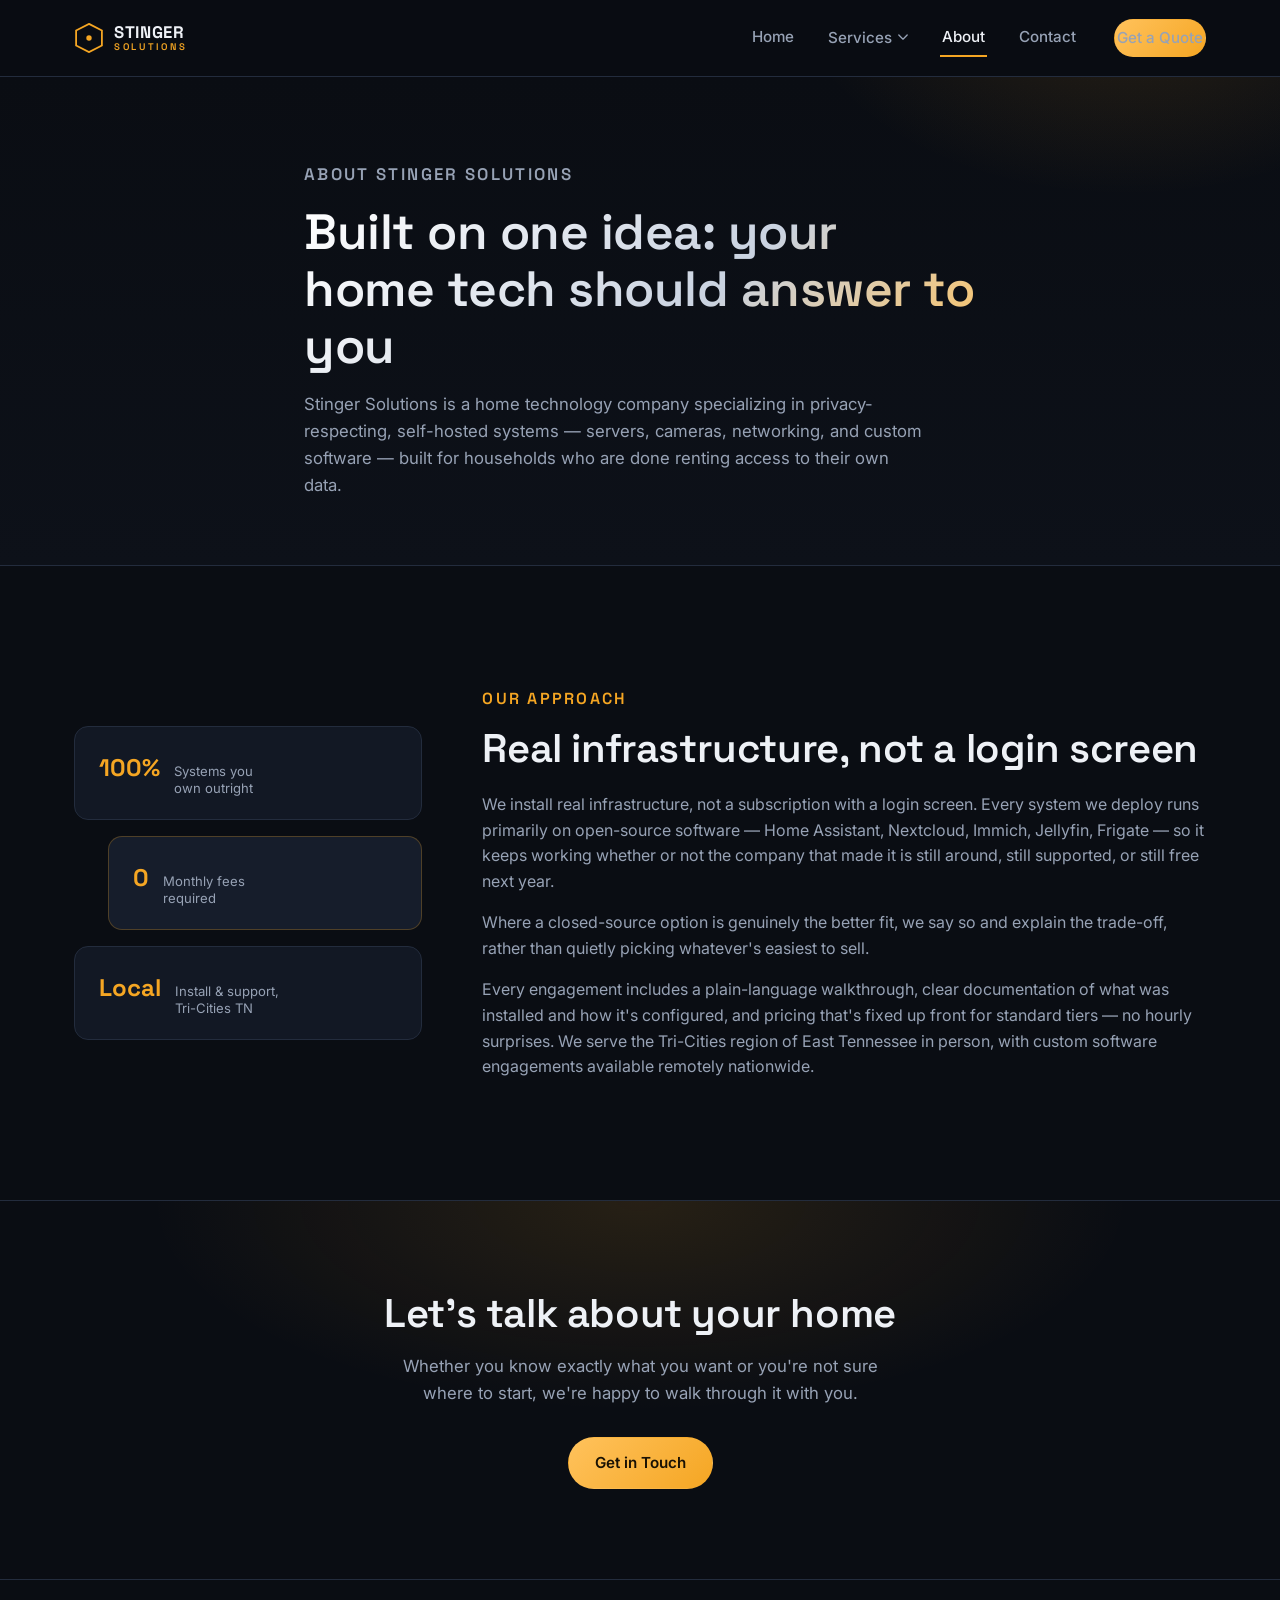
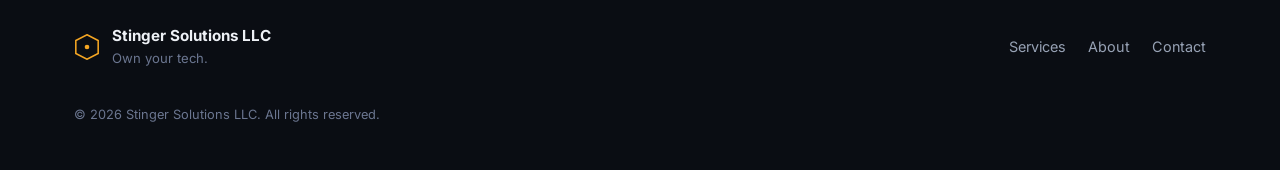
==== about.html @ 907a6817 "Intial Webpage" ====
<!DOCTYPE html>
<html lang="en">
<head>
<meta charset="UTF-8">
<meta name="viewport" content="width=device-width, initial-scale=1.0">
<title>About | Stinger Solutions LLC</title>
<meta name="description" content="Stinger Solutions is a home technology company specializing in privacy-respecting, self-hosted systems — built for households who want to own their data, not rent access to it.">
<link rel="icon" href="data:image/svg+xml,%3Csvg xmlns='http://www.w3.org/2000/svg' viewBox='0 0 100 100'%3E%3Cpolygon points='50,3 93,25 93,75 50,97 7,75 7,25' fill='%230b0f17' stroke='%23f5a623' stroke-width='5'/%3E%3Ccircle cx='50' cy='50' r='10' fill='%23f5a623'/%3E%3C/svg%3E">
<link rel="preconnect" href="https://fonts.googleapis.com">
<link rel="preconnect" href="https://fonts.gstatic.com" crossorigin>
<link href="https://fonts.googleapis.com/css2?family=Space+Grotesk:wght@500;600;700&family=Inter:wght@400;500;600;700&display=swap" rel="stylesheet">
<link rel="stylesheet" href="https://cdnjs.cloudflare.com/ajax/libs/font-awesome/6.4.2/css/all.min.css">
<link rel="stylesheet" href="css/styles.css">
</head>
<body>

<div class="skip-link"><a href="#main">Skip to content</a></div>

<header class="site-header" id="top">
  <div class="wrap header-inner">
    <a class="brand" href="index.html" aria-label="Stinger Solutions home">
      <svg class="brand-mark" viewBox="0 0 100 100" aria-hidden="true">
        <polygon points="50,3 93,25 93,75 50,97 7,75 7,25" fill="none" stroke="currentColor" stroke-width="6"/>
        <circle cx="50" cy="50" r="9" fill="currentColor"/>
      </svg>
      <span class="brand-text">STINGER<span class="brand-sub">SOLUTIONS</span></span>
    </a>

    <nav class="main-nav" id="main-nav">
      <a href="index.html">Home</a>

      <div class="nav-item has-dropdown">
        <button type="button" class="dropdown-toggle" id="servicesToggle" aria-haspopup="true" aria-expanded="false" aria-controls="servicesDropdown">
          Services
          <svg class="caret" viewBox="0 0 12 8" aria-hidden="true"><path d="M1 1l5 5 5-5" fill="none" stroke="currentColor" stroke-width="1.6" stroke-linecap="round" stroke-linejoin="round"/></svg>
        </button>
        <div class="dropdown-panel" id="servicesDropdown">
          <div class="dropdown-panel-inner">
            <div class="dropdown-col">
              <p class="dropdown-heading">Hardware</p>
              <a href="home-server-systems.html">Home Server Systems</a>
              <a href="camera-security.html">Camera &amp; Security</a>
              <a href="networking.html">Networking</a>
              <a href="maintenance-plans.html">Maintenance Plans</a>
            </div>
            <div class="dropdown-col">
              <p class="dropdown-heading">Software</p>
              <a href="custom-software.html">Custom Software Development</a>
            </div>
          </div>
        </div>
      </div>

      <a href="about.html">About</a>
      <a href="contact.html">Contact</a>
      <a href="contact.html" class="btn btn-primary nav-cta">Get a Quote</a>
    </nav>

    <button class="nav-toggle" id="navToggle" aria-label="Toggle menu" aria-expanded="false" aria-controls="main-nav">
      <span></span><span></span><span></span>
    </button>
  </div>
</header>

<main id="main">

  <!-- ============ PAGE HERO ============ -->
  <section class="page-hero">
    <div class="wrap page-hero-inner">
      <p class="eyebrow">About Stinger Solutions</p>
      <h1>Built on one idea: your home tech should answer to you</h1>
      <p>Stinger Solutions is a home technology company specializing in privacy-respecting, self-hosted systems — servers, cameras, networking, and custom software — built for households who are done renting access to their own data.</p>
    </div>
  </section>

  <!-- ============ ABOUT ============ -->
  <section class="about">
    <div class="wrap about-inner">
      <div class="about-media">
        <div class="about-badges" aria-hidden="true">
          <div class="about-badge">
            <span class="ab-line1">100%</span>
            <span class="ab-line2">Systems you<br>own outright</span>
          </div>
          <div class="about-badge alt">
            <span class="ab-line1">0</span>
            <span class="ab-line2">Monthly fees<br>required</span>
          </div>
          <div class="about-badge">
            <span class="ab-line1">Local</span>
            <span class="ab-line2">Install &amp; support,<br>Tri-Cities TN</span>
          </div>
        </div>
      </div>
      <div class="about-copy">
        <p class="eyebrow">Our approach</p>
        <h2>Real infrastructure, not a login screen</h2>
        <p>We install real infrastructure, not a subscription with a login screen. Every system we deploy runs primarily on open-source software — Home Assistant, Nextcloud, Immich, Jellyfin, Frigate — so it keeps working whether or not the company that made it is still around, still supported, or still free next year.</p>
        <p>Where a closed-source option is genuinely the better fit, we say so and explain the trade-off, rather than quietly picking whatever's easiest to sell.</p>
        <p>Every engagement includes a plain-language walkthrough, clear documentation of what was installed and how it's configured, and pricing that's fixed up front for standard tiers — no hourly surprises. We serve the Tri-Cities region of East Tennessee in person, with custom software engagements available remotely nationwide.</p>
      </div>
    </div>
  </section>

  <!-- ============ CTA BAND ============ -->
  <section class="cta-band">
    <div class="wrap">
      <h2>Let's talk about your home</h2>
      <p>Whether you know exactly what you want or you're not sure where to start, we're happy to walk through it with you.</p>
      <a href="contact.html" class="btn btn-primary">Get in Touch</a>
    </div>
  </section>

</main>

<footer class="site-footer">
  <div class="wrap footer-inner">
    <div class="footer-brand">
      <svg class="brand-mark" viewBox="0 0 100 100" aria-hidden="true">
        <polygon points="50,3 93,25 93,75 50,97 7,75 7,25" fill="none" stroke="currentColor" stroke-width="6"/>
        <circle cx="50" cy="50" r="9" fill="currentColor"/>
      </svg>
      <div>
        <p class="footer-name">Stinger Solutions LLC</p>
        <p class="footer-tag">Own your tech.</p>
      </div>
    </div>
    <nav class="footer-nav">
      <a href="services.html">Services</a>
      <a href="about.html">About</a>
      <a href="contact.html">Contact</a>
    </nav>
    <p class="footer-copy">&copy; <span id="year"></span> Stinger Solutions LLC. All rights reserved.</p>
  </div>
</footer>

<script src="js/main.js"></script>
</body>
</html>
---- css/styles.css ----
/* ==========================================================================
   Stinger Solutions LLC — stylesheet
   ========================================================================== */

:root {
  --bg: #0a0d13;
  --bg-alt: #0d1119;
  --surface: #121824;
  --surface-2: #161d2b;
  --border: #232c3d;
  --text: #eef1f6;
  --text-mute: #97a2b5;
  --text-dim: #6b7690;
  --accent: #f5a623;
  --accent-2: #ffc25c;
  --accent-ink: #1a1204;
  --teal: #45c9c9;
  --danger: #e0693f;
  --radius: 14px;
  --radius-sm: 9px;
  --shadow: 0 20px 50px -20px rgba(0,0,0,0.6);
  --maxw: 1180px;
  --font-body: 'Inter', -apple-system, BlinkMacSystemFont, 'Segoe UI', sans-serif;
  --font-head: 'Space Grotesk', 'Inter', sans-serif;
}

* { box-sizing: border-box; }
html { scroll-behavior: smooth; }

body {
  margin: 0;
  background: var(--bg);
  color: var(--text);
  font-family: var(--font-body);
  font-size: 16px;
  line-height: 1.6;
  -webkit-font-smoothing: antialiased;
}

img { max-width: 100%; display: block; }

h1, h2, h3, h4 {
  font-family: var(--font-head);
  font-weight: 600;
  line-height: 1.15;
  margin: 0 0 0.5em;
  letter-spacing: -0.01em;
}

p { margin: 0 0 1em; color: var(--text-mute); }
p:last-child { margin-bottom: 0; }

a { color: var(--accent); text-decoration: none; }

.wrap {
  max-width: var(--maxw);
  margin: 0 auto;
  padding: 0 24px;
}

.eyebrow {
  font-family: var(--font-head);
  text-transform: uppercase;
  letter-spacing: 0.14em;
  font-size: 0.78rem;
  color: var(--accent);
  font-weight: 600;
  margin: 0 0 0.9em;
}

.skip-link a {
  position: absolute;
  left: -999px;
  top: 0;
  background: var(--accent);
  color: var(--accent-ink);
  padding: 10px 16px;
  z-index: 1000;
}
.skip-link a:focus { left: 12px; top: 12px; }

/* ---------- buttons ---------- */
.btn {
  display: inline-flex;
  align-items: center;
  justify-content: center;
  gap: 8px;
  padding: 13px 26px;
  border-radius: 999px;
  font-weight: 600;
  font-size: 0.95rem;
  border: 1px solid transparent;
  cursor: pointer;
  transition: transform 0.15s ease, background 0.15s ease, border-color 0.15s ease, color 0.15s ease;
  font-family: var(--font-body);
}
.btn:hover { transform: translateY(-1px); }

.btn-primary {
  background: linear-gradient(135deg, var(--accent-2), var(--accent));
  color: var(--accent-ink);
}
.btn-primary:hover { filter: brightness(1.05); }

.btn-ghost {
  background: transparent;
  color: var(--text);
  border-color: var(--border);
}
.btn-ghost:hover { border-color: var(--accent); color: var(--accent); }

.btn-outline {
  background: transparent;
  color: var(--accent);
  border-color: var(--accent);
}
.btn-outline:hover { background: rgba(245,166,35,0.1); }

.btn-block { width: 100%; }

.link-arrow {
  display: inline-block;
  margin-top: 1.2em;
  font-weight: 600;
  border-bottom: 1px solid transparent;
}
.link-arrow:hover { border-color: currentColor; }

/* ---------- header ---------- */
.site-header {
  position: sticky;
  top: 0;
  z-index: 100;
  background: rgba(10,13,19,0.85);
  backdrop-filter: blur(10px);
  border-bottom: 1px solid var(--border);
}

.header-inner {
  display: flex;
  align-items: center;
  gap: 24px;
  height: 76px;
}

.brand {
  display: flex;
  align-items: center;
  gap: 10px;
  color: var(--text);
  margin-right: auto;
}

.brand-mark { width: 30px; height: 30px; color: var(--accent); flex-shrink: 0; }

.brand-text {
  font-family: var(--font-head);
  font-weight: 700;
  letter-spacing: 0.04em;
  font-size: 1.05rem;
  line-height: 1.1;
  display: flex;
  flex-direction: column;
}
.brand-sub {
  font-size: 0.6rem;
  letter-spacing: 0.28em;
  color: var(--accent);
  font-weight: 600;
}

.main-nav {
  display: flex;
  align-items: center;
  gap: 30px;
}
.main-nav a,
.dropdown-toggle {
  color: var(--text-mute);
  font-weight: 500;
  font-size: 0.95rem;
  padding: 6px 2px;
  border-bottom: 2px solid transparent;
}
.main-nav a:hover, .main-nav a.active,
.dropdown-toggle:hover, .dropdown-toggle.active { color: var(--text); border-color: var(--accent); }

.nav-cta {
  white-space: nowrap;
  border-bottom: none !important;
  margin-left: 6px;
}

/* ---------- services dropdown ---------- */
.nav-item { position: relative; }
.dropdown-toggle {
  display: flex;
  align-items: center;
  gap: 6px;
  background: transparent;
  border: none;
  border-bottom: 2px solid transparent;
  font-family: var(--font-body);
  cursor: pointer;
}
.dropdown-toggle .caret {
  width: 10px;
  height: 7px;
  transition: transform 0.15s ease;
}
.nav-item:hover .caret,
.nav-item.open .caret { transform: rotate(180deg); }

/* Panel sits flush against the toggle (top: 100%, no gap) so the mouse
   never leaves .nav-item's hoverable area while crossing to it. The visual
   gap is padding-top on this invisible outer box; the actual card is the
   inner wrapper, which is what gets the background/border/shadow. */
.dropdown-panel {
  display: none;
  position: absolute;
  top: 100%;
  left: 50%;
  transform: translateX(-50%);
  padding-top: 16px;
  z-index: 60;
}
.nav-item:hover .dropdown-panel,
.nav-item.open .dropdown-panel { display: block; }

.dropdown-panel-inner {
  display: flex;
  gap: 30px;
  background: var(--surface);
  border: 1px solid var(--border);
  border-radius: var(--radius);
  padding: 22px 26px;
  box-shadow: var(--shadow);
  min-width: 420px;
}
.dropdown-col { display: flex; flex-direction: column; gap: 2px; min-width: 190px; }
.dropdown-heading {
  font-family: var(--font-head);
  font-size: 0.72rem;
  text-transform: uppercase;
  letter-spacing: 0.1em;
  color: var(--accent);
  font-weight: 700;
  margin: 0 0 8px;
}
.dropdown-col a {
  color: var(--text-mute);
  font-size: 0.92rem;
  font-weight: 500;
  padding: 8px 8px;
  border-radius: 7px;
  border-bottom: none;
}
.dropdown-col a:hover { color: var(--text); background: var(--surface-2); }

.nav-toggle {
  display: none;
  flex-direction: column;
  justify-content: center;
  gap: 5px;
  width: 38px;
  height: 38px;
  background: transparent;
  border: 1px solid var(--border);
  border-radius: 8px;
  cursor: pointer;
}
.nav-toggle span {
  display: block;
  height: 2px;
  width: 18px;
  margin: 0 auto;
  background: var(--text);
  transition: transform .2s ease, opacity .2s ease;
}

/* ---------- hero ---------- */
.hero {
  position: relative;
  overflow: hidden;
  padding: 100px 0 140px;
}

.hero-bg {
  position: absolute;
  inset: 0;
  background:
    radial-gradient(600px 400px at 85% -10%, rgba(245,166,35,0.16), transparent 60%),
    radial-gradient(500px 500px at 0% 10%, rgba(69,201,201,0.10), transparent 60%),
    linear-gradient(180deg, var(--bg) 0%, var(--bg-alt) 100%);
  z-index: 0;
}
.hero-bg::after {
  content: "";
  position: absolute;
  inset: 0;
  background-image:
    linear-gradient(rgba(255,255,255,0.035) 1px, transparent 1px),
    linear-gradient(90deg, rgba(255,255,255,0.035) 1px, transparent 1px);
  background-size: 42px 42px;
  mask-image: radial-gradient(ellipse 70% 60% at 60% 20%, black, transparent);
}

.hero-inner { position: relative; z-index: 1; max-width: 760px; }

.hero h1 {
  font-size: clamp(2.6rem, 6vw, 4.4rem);
  margin-bottom: 0.28em;
  background: linear-gradient(135deg, #ffffff, #c9d2e0 60%, var(--accent-2));
  -webkit-background-clip: text;
  background-clip: text;
  -webkit-text-fill-color: transparent;
}

.hero-sub {
  font-size: 1.18rem;
  max-width: 620px;
  color: var(--text-mute);
}
.hero-sub em { color: var(--accent-2); font-style: normal; }

.hero-actions {
  display: flex;
  gap: 16px;
  margin-top: 2.1em;
  flex-wrap: wrap;
}

.hero-stack {
  margin-top: 4.5rem;
  display: grid;
  grid-template-columns: repeat(4, minmax(0,1fr));
  gap: 14px;
  max-width: 980px;
}
.stack-card {
  background: rgba(18,24,36,0.7);
  border: 1px solid var(--border);
  border-radius: var(--radius-sm);
  padding: 14px 16px;
  font-size: 0.85rem;
  color: var(--text-mute);
  display: flex;
  align-items: center;
  gap: 10px;
  backdrop-filter: blur(6px);
}
.sc-dot {
  width: 8px; height: 8px; border-radius: 50%;
  background: var(--accent);
  flex-shrink: 0;
  box-shadow: 0 0 10px var(--accent);
}
.sc2 .sc-dot { background: var(--teal); box-shadow: 0 0 10px var(--teal); }
.sc3 .sc-dot { background: var(--accent-2); box-shadow: 0 0 10px var(--accent-2); }
.sc4 .sc-dot { background: var(--teal); box-shadow: 0 0 10px var(--teal); }

/* ---------- philosophy strip ---------- */
.philosophy {
  border-top: 1px solid var(--border);
  border-bottom: 1px solid var(--border);
  background: var(--bg-alt);
  padding: 64px 0;
}
.philosophy-grid {
  display: grid;
  grid-template-columns: repeat(4, minmax(0,1fr));
  gap: 32px;
}
.phi-icon { width: 34px; height: 34px; color: var(--accent); margin-bottom: 14px; }
.phi-item h3 { font-size: 1.05rem; margin-bottom: 0.4em; }
.phi-item p { font-size: 0.92rem; }

/* ---------- page hero (sub-pages) ---------- */
.page-hero {
  position: relative;
  overflow: hidden;
  padding: 84px 0 66px;
  border-bottom: 1px solid var(--border);
}
.page-hero::before {
  content: "";
  position: absolute;
  inset: 0;
  background:
    radial-gradient(560px 360px at 88% -20%, rgba(245,166,35,0.14), transparent 60%),
    linear-gradient(180deg, var(--bg) 0%, var(--bg-alt) 100%);
  z-index: 0;
}
.page-hero-inner { position: relative; z-index: 1; max-width: 720px; }
.page-hero h1 {
  font-size: clamp(2.1rem, 4.4vw, 3.1rem);
  margin-bottom: 0.35em;
  background: linear-gradient(135deg, #ffffff, #c9d2e0 60%, var(--accent-2));
  -webkit-background-clip: text;
  background-clip: text;
  -webkit-text-fill-color: transparent;
}
.page-hero p { font-size: 1.05rem; color: var(--text-mute); max-width: 620px; }
.page-hero .back-link { display: inline-block; margin-top: 1.4em; font-size: 0.88rem; color: var(--text-mute); }
.page-hero .back-link:hover { color: var(--accent); }

/* ---------- home services teaser ---------- */
.teaser { padding: 110px 0 100px; }
.teaser-grid {
  display: grid;
  grid-template-columns: repeat(3, minmax(0,1fr));
  gap: 22px;
  margin-bottom: 2rem;
}
.teaser-card {
  display: flex;
  flex-direction: column;
  background: var(--surface);
  border: 1px solid var(--border);
  border-radius: var(--radius);
  padding: 30px 26px;
  transition: border-color 0.15s ease, transform 0.15s ease;
}
.teaser-card:hover { border-color: var(--accent); transform: translateY(-2px); }
.teaser-icon { width: 30px; height: 30px; color: var(--accent); margin-bottom: 16px; }
.teaser-card h3 { font-size: 1.2rem; margin-bottom: 0.5em; }
.teaser-card p { font-size: 0.92rem; margin-bottom: 1.4em; }
.teaser-card .link-arrow { margin-top: auto; }

.teaser-extra {
  display: flex;
  flex-wrap: wrap;
  gap: 14px 32px;
  align-items: center;
  padding: 22px 26px;
  background: var(--surface-2);
  border: 1px solid var(--border);
  border-radius: var(--radius-sm);
  font-size: 0.92rem;
  color: var(--text-mute);
}
.teaser-extra strong { color: var(--text); font-weight: 600; }
.teaser-extra a { font-weight: 600; }

/* ---------- about teaser + CTA band ---------- */
.about-teaser { padding: 100px 0; border-top: 1px solid var(--border); background: var(--bg-alt); }
.about-teaser-inner { max-width: 680px; }
.about-teaser h2 { font-size: clamp(1.7rem, 3vw, 2.3rem); }
.about-teaser p { font-size: 1.02rem; }

.cta-band {
  padding: 90px 0;
  text-align: center;
  background: radial-gradient(700px 300px at 50% 0%, rgba(245,166,35,0.12), transparent 70%), var(--bg);
  border-top: 1px solid var(--border);
}
.cta-band h2 { font-size: clamp(1.8rem, 3.4vw, 2.5rem); margin-bottom: 0.4em; }
.cta-band p { max-width: 520px; margin-left: auto; margin-right: auto; font-size: 1.05rem; margin-bottom: 1.8em; }

/* ---------- section head ---------- */
.services { padding: 110px 0 100px; }
.section-head { max-width: 680px; margin: 0 0 3.2rem; }
.section-head h2 { font-size: clamp(1.9rem, 3.4vw, 2.6rem); }
.section-head-spaced { margin-top: 4rem; }
.section-sub { font-size: 1.05rem; }

/* ---------- tabs ---------- */
.service-tabs {
  display: flex;
  gap: 10px;
  flex-wrap: wrap;
  border-bottom: 1px solid var(--border);
  margin-bottom: 3rem;
  padding-bottom: 2px;
}
.tab-btn {
  background: transparent;
  border: none;
  color: var(--text-mute);
  font-family: var(--font-head);
  font-weight: 600;
  font-size: 0.95rem;
  padding: 12px 6px;
  cursor: pointer;
  position: relative;
  border-bottom: 2px solid transparent;
  margin-bottom: -1px;
}
.tab-btn:hover { color: var(--text); }
.tab-btn.active { color: var(--accent); border-color: var(--accent); }

.tab-panel { display: none; }
.tab-panel.active { display: block; animation: fadein .35s ease; }
@keyframes fadein { from { opacity: 0; transform: translateY(6px);} to { opacity:1; transform:none; } }

.tab-intro {
  font-size: 1.08rem;
  color: var(--text-mute);
  max-width: 760px;
  margin-bottom: 2.6rem;
}
.tab-footnote { margin-top: 2rem; font-size: 0.9rem; color: var(--text-dim); }

/* ---------- tier cards ---------- */
.tier-grid {
  display: grid;
  grid-template-columns: repeat(3, minmax(0,1fr));
  gap: 22px;
  margin-bottom: 2.6rem;
}
.tier-card {
  background: var(--surface);
  border: 1px solid var(--border);
  border-radius: var(--radius);
  padding: 30px 26px;
  position: relative;
  display: flex;
  flex-direction: column;
}
.tier-card.featured {
  border-color: var(--accent);
  background: linear-gradient(180deg, rgba(245,166,35,0.08), var(--surface) 40%);
  box-shadow: var(--shadow);
}
.tier-badge {
  position: absolute;
  top: -12px;
  left: 26px;
  background: var(--accent);
  color: var(--accent-ink);
  font-size: 0.72rem;
  font-weight: 700;
  text-transform: uppercase;
  letter-spacing: 0.06em;
  padding: 5px 12px;
  border-radius: 999px;
}
.tier-card h3 { font-size: 1.3rem; margin-bottom: 0.2em; }
.tier-target { font-size: 0.88rem; color: var(--text-dim); margin-bottom: 1.1em; }
.tier-price {
  font-family: var(--font-head);
  font-size: 1.9rem;
  font-weight: 700;
  color: var(--text);
  margin-bottom: 1.2em;
}
.tier-price.small { font-size: 1.25rem; margin-bottom: 0.6em; }
.tier-specs {
  list-style: none;
  padding: 0;
  margin: 0 0 1.6em;
  flex-grow: 1;
}
.tier-specs li {
  font-size: 0.88rem;
  color: var(--text-mute);
  padding: 8px 0 8px 22px;
  border-top: 1px solid var(--border);
  position: relative;
}
.tier-specs li:first-child { border-top: none; }
.tier-specs li::before {
  content: "";
  position: absolute;
  left: 0;
  top: 15px;
  width: 8px;
  height: 8px;
  border-left: 2px solid var(--accent);
  border-bottom: 2px solid var(--accent);
  transform: rotate(-45deg);
}
.tier-footnote { font-size: 0.85rem; color: var(--text-dim); max-width: 760px; margin-bottom: 3.5rem; }

/* ---------- whats inside ---------- */
.whats-inside h3, .addon-box h3 { font-size: 1.3rem; margin-bottom: 1.1em; }
.inside-grid {
  display: grid;
  grid-template-columns: repeat(4, minmax(0,1fr));
  gap: 18px;
  margin-bottom: 3.2rem;
}
.inside-item {
  background: var(--surface);
  border: 1px solid var(--border);
  border-radius: var(--radius-sm);
  padding: 20px;
}
.inside-item h4 { font-size: 0.98rem; color: var(--accent-2); margin-bottom: 0.4em; }
.inside-item p { font-size: 0.86rem; }

.addon-grid {
  display: grid;
  grid-template-columns: repeat(3, minmax(0,1fr));
  gap: 18px;
}
.addon {
  background: var(--surface-2);
  border: 1px solid var(--border);
  border-radius: var(--radius-sm);
  padding: 20px;
}
.addon h4 { font-size: 0.98rem; margin-bottom: 0.4em; }
.addon p { font-size: 0.85rem; }

/* ---------- info cards (cameras/network) ---------- */
.info-cards {
  display: grid;
  grid-template-columns: 1fr 1fr;
  gap: 22px;
}
.info-cards.single-col { grid-template-columns: 1fr; max-width: 820px; }
.info-card {
  background: var(--surface);
  border: 1px solid var(--border);
  border-radius: var(--radius);
  padding: 28px;
}
.info-card.alt { background: var(--surface-2); border-color: rgba(245,166,35,0.25); }
.info-card h4 { font-size: 1.1rem; margin-bottom: 0.8em; color: var(--text); }
.info-card p { font-size: 0.92rem; margin-bottom: 0.9em; }
.info-card strong { color: var(--text); }

/* ---------- custom software tab ---------- */
.software-grid {
  display: grid;
  grid-template-columns: 1fr 1fr;
  gap: 26px;
  align-items: start;
}
.software-offer {
  background: var(--surface);
  border: 1px solid var(--border);
  border-radius: var(--radius);
  padding: 32px;
}
.software-offer h3 { font-size: 1.25rem; margin-bottom: 1em; }
.check-list { list-style: none; padding: 0; margin: 0 0 2em; }
.check-list li {
  font-size: 0.94rem;
  color: var(--text-mute);
  padding: 10px 0 10px 26px;
  border-top: 1px solid var(--border);
  position: relative;
}
.check-list li:first-child { border-top: none; }
.check-list li::before {
  content: "";
  position: absolute;
  left: 0; top: 16px;
  width: 9px; height: 9px;
  border-left: 2px solid var(--teal);
  border-bottom: 2px solid var(--teal);
  transform: rotate(-45deg);
}

.process-card {
  background: linear-gradient(160deg, rgba(69,201,201,0.08), var(--surface) 55%);
  border: 1px solid rgba(69,201,201,0.3);
  border-radius: var(--radius);
  padding: 32px;
}
.process-card h3 { font-size: 1.25rem; margin-bottom: 1.2em; }
.process-list {
  list-style: none;
  margin: 0;
  padding: 0;
  counter-reset: none;
}
.process-list li {
  display: flex;
  gap: 16px;
  padding: 16px 0;
  border-top: 1px solid var(--border);
}
.process-list li:first-child { border-top: none; padding-top: 0; }
.process-list li:last-child { padding-bottom: 0; }
.process-num {
  font-family: var(--font-head);
  font-weight: 700;
  font-size: 0.9rem;
  color: var(--teal);
  flex-shrink: 0;
  padding-top: 0.1em;
}
.process-list h5 { font-size: 0.98rem; margin: 0 0 0.3em; color: var(--text); }
.process-list p { font-size: 0.85rem; margin: 0; }

/* ---------- work showcase ---------- */
.work-featured {
  display: block;
  background: linear-gradient(160deg, rgba(69,201,201,0.08), var(--surface) 55%);
  border: 1px solid rgba(69,201,201,0.3);
  border-radius: var(--radius);
  overflow: hidden;
  margin-bottom: 22px;
  transition: border-color 0.15s ease, transform 0.15s ease;
}
.work-featured:hover { border-color: var(--teal); transform: translateY(-2px); }
.work-featured img { width: 100%; aspect-ratio: 1024 / 500; object-fit: cover; border-bottom: 1px solid rgba(69,201,201,0.3); }
.work-featured-body { padding: 26px 30px 30px; }
.work-tag {
  display: inline-block;
  font-size: 0.72rem;
  font-weight: 700;
  text-transform: uppercase;
  letter-spacing: 0.08em;
  color: var(--teal);
  background: rgba(69,201,201,0.12);
  padding: 5px 12px;
  border-radius: 999px;
  margin-bottom: 1em;
}
.work-featured h3 { font-size: 1.3rem; }
.work-featured .link-arrow { color: var(--teal); }

.work-grid {
  display: grid;
  grid-template-columns: repeat(2, minmax(0,1fr));
  gap: 20px;
}
.work-card {
  display: flex;
  flex-direction: column;
  background: var(--surface);
  border: 1px solid var(--border);
  border-radius: var(--radius);
  overflow: hidden;
  transition: border-color 0.15s ease, transform 0.15s ease;
}
.work-card:hover { border-color: var(--accent); transform: translateY(-2px); }
.work-card img { width: 100%; aspect-ratio: 1024 / 500; object-fit: cover; }
.work-card-body { padding: 18px 20px; }
.work-card-body h4 { font-family: var(--font-head); font-size: 1rem; margin: 0 0 0.4em; color: var(--text); }
.work-card-body p { font-size: 0.86rem; margin: 0; }

/* ---------- maintenance ---------- */
.maint-grid {
  display: grid;
  grid-template-columns: repeat(3, minmax(0,1fr));
  gap: 22px;
}
.maint-card {
  background: var(--surface);
  border: 1px solid var(--border);
  border-radius: var(--radius);
  padding: 28px;
}
.maint-card h3 { font-size: 1.15rem; }

/* ---------- grid-down block ---------- */
.gridblock {
  padding: 110px 0;
  background: var(--bg-alt);
  border-top: 1px solid var(--border);
  border-bottom: 1px solid var(--border);
}
.gridblock-inner {
  display: grid;
  grid-template-columns: 1.1fr 0.9fr;
  gap: 60px;
  align-items: center;
}
.gridblock-copy h2 { font-size: clamp(1.8rem, 3vw, 2.4rem); }
.gridblock-copy p { font-size: 1rem; }

.gridblock-visual {
  position: relative;
  height: 360px;
}
.node {
  position: absolute;
  background: var(--surface);
  border: 1px solid var(--border);
  border-radius: 999px;
  padding: 10px 18px;
  font-size: 0.85rem;
  font-weight: 600;
  color: var(--text-mute);
  white-space: nowrap;
}
.node.center {
  left: 50%; top: 50%;
  transform: translate(-50%, -50%);
  background: linear-gradient(135deg, var(--accent-2), var(--accent));
  color: var(--accent-ink);
  border: none;
  padding: 16px 26px;
  font-size: 0.95rem;
  box-shadow: 0 0 0 8px rgba(245,166,35,0.08), 0 0 40px rgba(245,166,35,0.25);
}
.n1 { top: 4%; left: 6%; }
.n2 { top: 4%; right: 2%; }
.n3 { bottom: 8%; left: 0%; }
.n4 { bottom: 32%; right: -2%; }
.n5 { top: 40%; left: -4%; }

/* ---------- about ---------- */
.about { padding: 120px 0; }
.about-inner {
  display: grid;
  grid-template-columns: 0.65fr 1.35fr;
  gap: 60px;
  align-items: center;
}
.about-media {
  display: flex;
  flex-direction: column;
  gap: 22px;
}
.about-badges {
  display: flex;
  flex-direction: column;
  gap: 16px;
}
.about-badge {
  background: var(--surface);
  border: 1px solid var(--border);
  border-radius: var(--radius);
  padding: 22px 24px;
  display: flex;
  align-items: baseline;
  gap: 14px;
}
.about-badge.alt { background: var(--surface-2); border-color: rgba(245,166,35,0.25); margin-left: 34px; }

.ab-line1 {
  font-family: var(--font-head);
  font-size: 1.5rem;
  font-weight: 700;
  color: var(--accent);
  white-space: nowrap;
}
.ab-line2 { font-size: 0.82rem; color: var(--text-mute); line-height: 1.3; }

.about-copy h2 { font-size: clamp(1.9rem, 3.2vw, 2.5rem); }
.about-copy p { font-size: 1rem; }
.about-copy strong { color: var(--text); }

/* ---------- contact ---------- */
.contact {
  padding: 110px 0 130px;
  background: var(--bg-alt);
  border-top: 1px solid var(--border);
}
.contact-inner {
  display: grid;
  grid-template-columns: 0.9fr 1.1fr;
  gap: 60px;
}
.contact-copy h2 { font-size: clamp(1.9rem, 3.2vw, 2.5rem); }
.contact-details { list-style: none; padding: 0; margin: 2.4em 0 0; }
.contact-details li {
  display: flex;
  flex-direction: column;
  gap: 2px;
  padding: 16px 0;
  border-top: 1px solid var(--border);
  font-size: 0.98rem;
}
.contact-details li:first-child { border-top: none; }
.cd-label {
  font-size: 0.75rem;
  text-transform: uppercase;
  letter-spacing: 0.1em;
  color: var(--text-dim);
  font-weight: 600;
}
.contact-details a { color: var(--text); font-weight: 500; }
.contact-details a:hover { color: var(--accent); }
.contact-details span:last-child { color: var(--text-mute); }

.contact-form {
  background: var(--surface);
  border: 1px solid var(--border);
  border-radius: var(--radius);
  padding: 34px;
}
.form-row { margin-bottom: 18px; }
.form-row label {
  display: block;
  font-size: 0.85rem;
  font-weight: 600;
  margin-bottom: 7px;
  color: var(--text-mute);
}
.form-row .optional { font-weight: 400; color: var(--text-dim); }
.form-row input,
.form-row select,
.form-row textarea {
  width: 100%;
  background: var(--bg);
  border: 1px solid var(--border);
  border-radius: var(--radius-sm);
  padding: 12px 14px;
  color: var(--text);
  font-family: var(--font-body);
  font-size: 0.95rem;
}
.form-row input:focus,
.form-row select:focus,
.form-row textarea:focus {
  outline: none;
  border-color: var(--accent);
}
.form-row textarea { resize: vertical; }
.form-note { margin-top: 14px; font-size: 0.88rem; color: var(--teal); min-height: 1.2em; }

/* ---------- footer ---------- */
.site-footer {
  padding: 44px 0;
  border-top: 1px solid var(--border);
}
.footer-inner {
  display: flex;
  align-items: center;
  gap: 28px;
  flex-wrap: wrap;
}
.footer-brand { display: flex; align-items: center; gap: 12px; color: var(--text-mute); }
.footer-brand .brand-mark { width: 26px; height: 26px; }
.footer-name { font-weight: 700; color: var(--text); margin: 0; font-size: 0.95rem; }
.footer-tag { margin: 0; font-size: 0.82rem; color: var(--text-dim); }
.footer-nav { display: flex; gap: 22px; margin-left: auto; }
.footer-nav a { color: var(--text-mute); font-size: 0.9rem; }
.footer-nav a:hover { color: var(--accent); }
.footer-copy { width: 100%; font-size: 0.8rem; color: var(--text-dim); margin-top: 8px; }

/* ==========================================================================
   Responsive
   ========================================================================== */
@media (max-width: 980px) {
  .philosophy-grid { grid-template-columns: repeat(2, minmax(0,1fr)); gap: 36px 24px; }
  .tier-grid { grid-template-columns: 1fr; }
  .teaser-grid { grid-template-columns: 1fr; }
  .work-grid { grid-template-columns: 1fr; }
  .inside-grid { grid-template-columns: repeat(2, minmax(0,1fr)); }
  .addon-grid { grid-template-columns: 1fr; }
  .info-cards { grid-template-columns: 1fr; }
  .software-grid { grid-template-columns: 1fr; }
  .maint-grid { grid-template-columns: 1fr; }
  .gridblock-inner { grid-template-columns: 1fr; }
  .gridblock-visual { height: 300px; margin-top: 20px; }
  .about-inner { grid-template-columns: 1fr; }
  .about-badges { flex-direction: row; flex-wrap: wrap; }
  .about-badges .about-badge { flex: 1; min-width: 200px; }
  .about-badge.alt { margin-left: 0; }
  .contact-inner { grid-template-columns: 1fr; }
  .hero-stack { grid-template-columns: repeat(2, minmax(0,1fr)); }
}

@media (max-width: 720px) {
  .main-nav { display: none; }
  .nav-toggle { display: flex; }
  .site-header.open .main-nav {
    display: flex;
    position: absolute;
    top: 76px;
    left: 0; right: 0;
    background: var(--bg);
    border-bottom: 1px solid var(--border);
    flex-direction: column;
    align-items: stretch;
    padding: 12px 24px 24px;
    gap: 4px;
  }
  .site-header.open .main-nav a { padding: 12px 0; border-bottom: 1px solid var(--border); }
  .site-header.open .nav-cta {
    margin: 14px 0 0;
    text-align: center;
  }

  .site-header.open .nav-item { width: 100%; }
  .site-header.open .dropdown-toggle {
    width: 100%;
    justify-content: space-between;
    padding: 12px 0;
    border-bottom: 1px solid var(--border);
  }
  .site-header.open .dropdown-panel {
    display: none;
    position: static;
    transform: none;
    padding-top: 0;
  }
  .site-header.open .nav-item:hover .dropdown-panel { display: none; }
  .site-header.open .nav-item.open .dropdown-panel { display: block; }
  .site-header.open .dropdown-panel-inner {
    display: flex;
    flex-direction: column;
    gap: 18px;
    background: transparent;
    border: none;
    box-shadow: none;
    min-width: 0;
    padding: 6px 0 6px 14px;
  }
  .site-header.open .nav-item.open .dropdown-toggle .caret { transform: rotate(180deg); }
  .dropdown-col a { padding: 8px 0; }

  .hero { padding: 64px 0 90px; }
  .hero-actions { flex-direction: column; align-items: stretch; }
  .hero-stack { grid-template-columns: 1fr; margin-top: 3rem; }
  .philosophy-grid { grid-template-columns: 1fr; }
  .service-tabs { gap: 4px 18px; }
  .inside-grid { grid-template-columns: 1fr; }
  .about-badge.alt { margin-left: 0; }
}
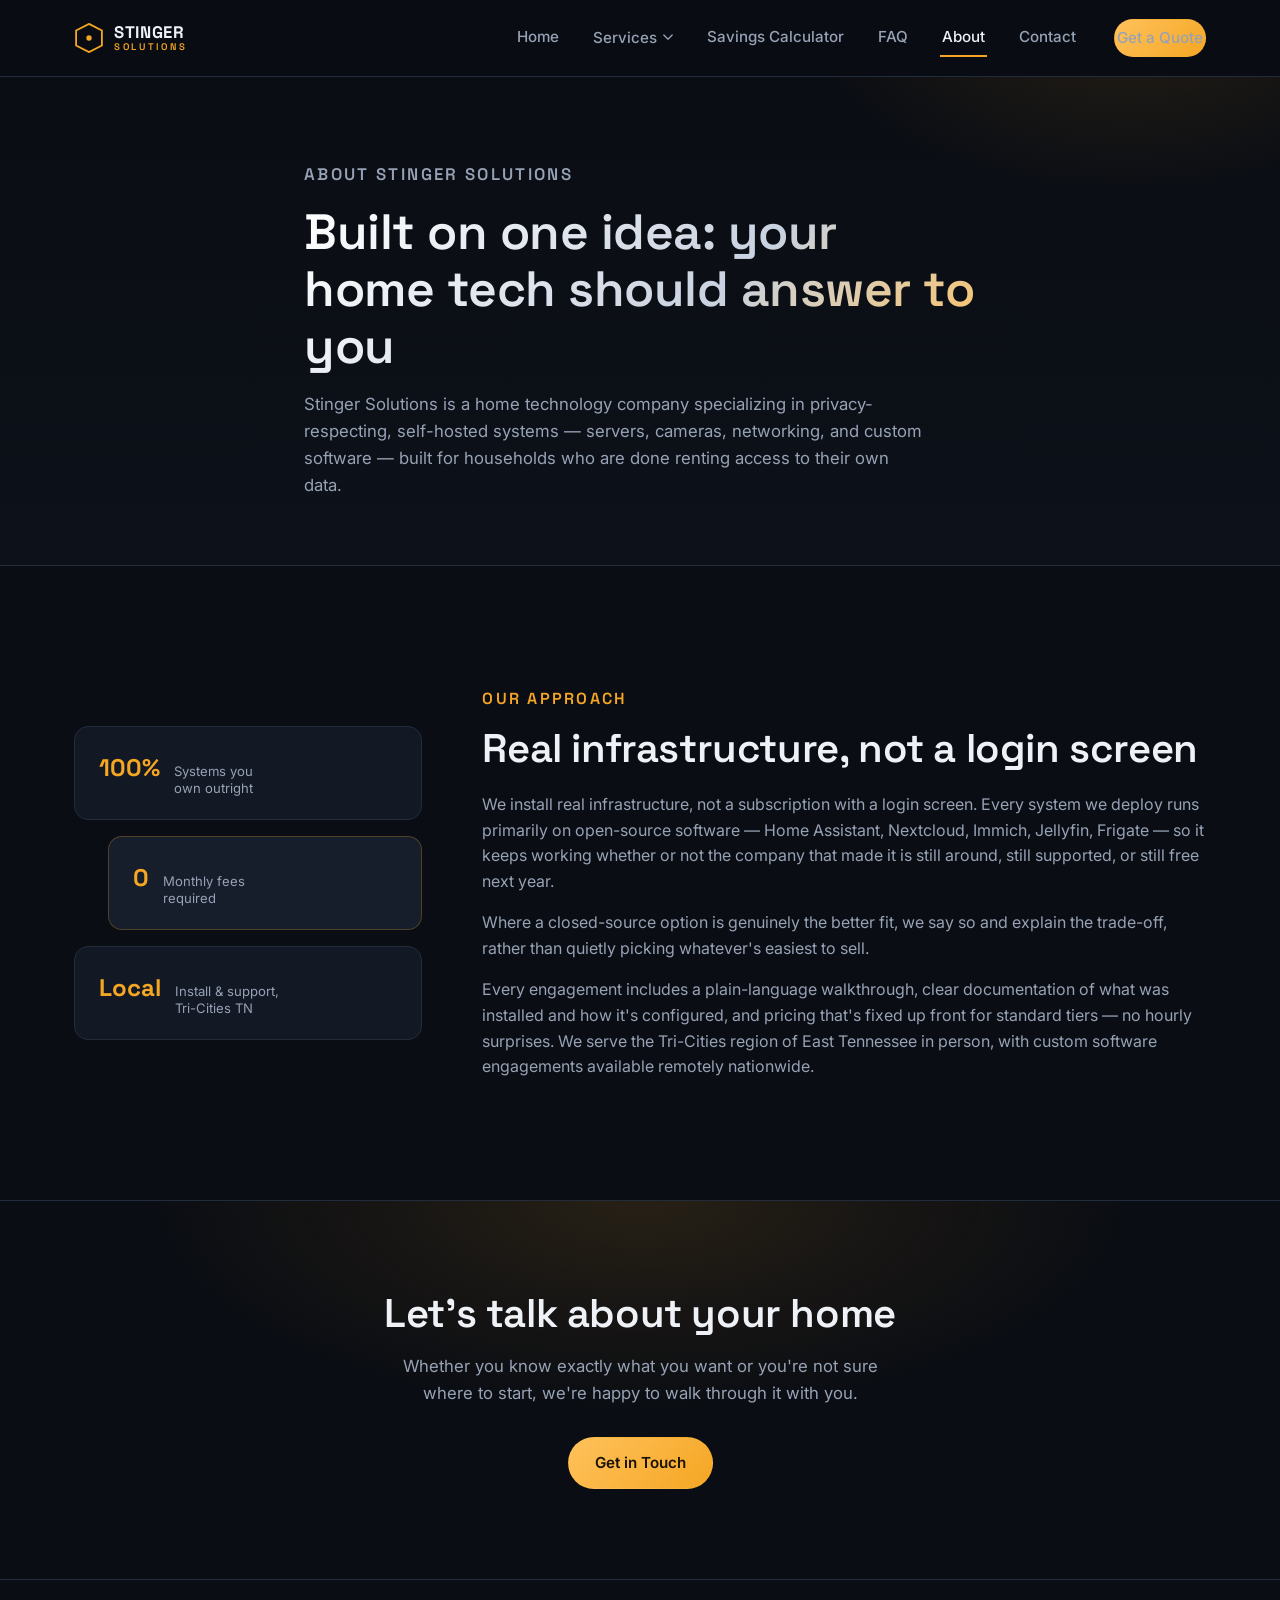
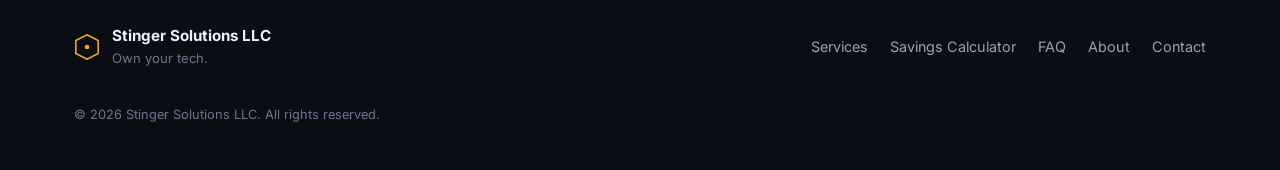
==== commit e232776f: "Price Caluculator and FAQ" ====
--- a/about.html
+++ b/about.html
@@ -40,7 +40,7 @@
               <p class="dropdown-heading">Hardware</p>
               <a href="home-server-systems.html">Home Server Systems</a>
               <a href="camera-security.html">Camera &amp; Security</a>
-              <a href="networking.html">Networking</a>
+              <!-- <a href="networking.html">Networking</a> -->
               <a href="maintenance-plans.html">Maintenance Plans</a>
             </div>
             <div class="dropdown-col">
@@ -51,6 +51,8 @@
         </div>
       </div>
 
+      <a href="savings-calculator.html">Savings Calculator</a>
+      <a href="faq.html">FAQ</a>
       <a href="about.html">About</a>
       <a href="contact.html">Contact</a>
       <a href="contact.html" class="btn btn-primary nav-cta">Get a Quote</a>
@@ -127,6 +129,8 @@
     </div>
     <nav class="footer-nav">
       <a href="services.html">Services</a>
+      <a href="savings-calculator.html">Savings Calculator</a>
+      <a href="faq.html">FAQ</a>
       <a href="about.html">About</a>
       <a href="contact.html">Contact</a>
     </nav>
--- a/css/styles.css
+++ b/css/styles.css
@@ -433,6 +433,7 @@
   gap: 14px 32px;
   align-items: center;
   padding: 22px 26px;
+  margin-bottom: 2.6rem;
   background: var(--surface-2);
   border: 1px solid var(--border);
   border-radius: var(--radius-sm);
@@ -747,6 +748,294 @@
   padding: 28px;
 }
 .maint-card h3 { font-size: 1.15rem; }
+
+/* ---------- FAQ ---------- */
+.faq-wrap { max-width: 780px; }
+.faq-group { margin-bottom: 3rem; }
+.faq-group:last-child { margin-bottom: 0; }
+.faq-group-title {
+  font-size: 0.78rem;
+  text-transform: uppercase;
+  letter-spacing: 0.12em;
+  color: var(--accent);
+  font-weight: 700;
+  margin: 0 0 0.6em;
+}
+.faq-item {
+  border-top: 1px solid var(--border);
+  padding: 4px 0;
+}
+.faq-group .faq-item:last-child { border-bottom: 1px solid var(--border); }
+.faq-item summary {
+  list-style: none;
+  cursor: pointer;
+  display: flex;
+  align-items: center;
+  justify-content: space-between;
+  gap: 20px;
+  padding: 16px 0;
+  font-family: var(--font-head);
+  font-weight: 600;
+  font-size: 1rem;
+  color: var(--text);
+}
+.faq-item summary::-webkit-details-marker { display: none; }
+.faq-item summary::after {
+  content: "";
+  flex-shrink: 0;
+  width: 10px;
+  height: 10px;
+  border-right: 2px solid var(--accent);
+  border-bottom: 2px solid var(--accent);
+  transform: rotate(45deg);
+  transition: transform 0.15s ease;
+}
+.faq-item[open] summary::after { transform: rotate(-135deg); }
+.faq-item summary:hover { color: var(--accent-2); }
+.faq-item p {
+  font-size: 0.94rem;
+  color: var(--text-mute);
+  padding: 0 0 20px;
+  max-width: 680px;
+}
+
+/* ---------- calculator promo (homepage) ---------- */
+.calc-promo {
+  padding: 90px 0;
+  border-top: 1px solid var(--border);
+  background: var(--bg-alt);
+}
+.calc-promo-inner {
+  display: grid;
+  grid-template-columns: 1.3fr 0.7fr;
+  gap: 50px;
+  align-items: center;
+}
+.calc-promo-copy h2 { font-size: clamp(1.7rem, 3vw, 2.3rem); }
+.calc-promo-copy p { font-size: 1.02rem; margin-bottom: 1.6em; }
+.calc-promo-visual { display: flex; justify-content: center; }
+.calc-promo-stat {
+  background: var(--surface);
+  border: 1px solid var(--border);
+  border-radius: var(--radius);
+  padding: 30px 34px;
+  text-align: center;
+  box-shadow: var(--shadow);
+}
+.cps-label {
+  display: block;
+  font-size: 0.78rem;
+  text-transform: uppercase;
+  letter-spacing: 0.1em;
+  color: var(--text-dim);
+  font-weight: 600;
+  margin-bottom: 0.6em;
+}
+.cps-value {
+  display: block;
+  font-family: var(--font-head);
+  font-size: 2.1rem;
+  font-weight: 700;
+  color: var(--accent-2);
+}
+.cps-unit { font-size: 1rem; color: var(--text-dim); font-weight: 500; }
+.cps-sub { display: block; font-size: 0.85rem; color: var(--text-mute); margin-top: 0.4em; }
+
+/* ---------- savings calculator ---------- */
+.calc-grid {
+  display: grid;
+  grid-template-columns: 1.5fr 1fr;
+  gap: 40px;
+  align-items: start;
+}
+.calc-fieldset {
+  background: var(--surface);
+  border: 1px solid var(--border);
+  border-radius: var(--radius);
+  padding: 28px 30px;
+  margin-bottom: 24px;
+}
+.calc-fieldset h3 { font-size: 1.15rem; margin-bottom: 0.3em; }
+.calc-fieldset-sub { font-size: 0.86rem; color: var(--text-dim); margin-bottom: 1.6em; }
+
+.calc-item {
+  display: flex;
+  align-items: center;
+  justify-content: space-between;
+  gap: 20px;
+  padding: 14px 0;
+  border-top: 1px solid var(--border);
+}
+.calc-item:first-of-type { border-top: none; padding-top: 0; }
+
+.calc-check {
+  display: flex;
+  align-items: flex-start;
+  gap: 12px;
+  cursor: pointer;
+  flex: 1;
+  min-width: 0;
+}
+.calc-check input[type="checkbox"] {
+  width: 18px;
+  height: 18px;
+  margin-top: 2px;
+  accent-color: var(--accent);
+  flex-shrink: 0;
+  cursor: pointer;
+}
+.calc-check span { display: flex; flex-direction: column; gap: 2px; min-width: 0; }
+.calc-check strong { font-size: 0.95rem; font-weight: 600; color: var(--text); }
+.calc-check small { font-size: 0.8rem; color: var(--text-dim); }
+
+.calc-price {
+  display: flex;
+  align-items: center;
+  gap: 4px;
+  flex-shrink: 0;
+  color: var(--text-mute);
+  font-size: 0.9rem;
+}
+.calc-price input {
+  width: 74px;
+  background: var(--bg);
+  border: 1px solid var(--border);
+  border-radius: var(--radius-sm);
+  padding: 8px 10px;
+  color: var(--text);
+  font-family: var(--font-body);
+  font-size: 0.92rem;
+  text-align: right;
+}
+.calc-price input:focus { outline: none; border-color: var(--accent); }
+.calc-per { color: var(--text-dim); }
+
+.calc-custom-name {
+  background: transparent;
+  border: none;
+  border-bottom: 1px dashed var(--border);
+  color: var(--text);
+  font-family: var(--font-body);
+  font-size: 0.95rem;
+  font-weight: 600;
+  padding: 2px 0;
+  width: 100%;
+}
+.calc-custom-name:focus { outline: none; border-color: var(--accent); }
+.calc-custom-name::placeholder { color: var(--text-dim); font-weight: 400; }
+
+.calc-tiers {
+  display: grid;
+  grid-template-columns: repeat(2, minmax(0,1fr));
+  gap: 12px;
+  margin-bottom: 1.6em;
+}
+.calc-tier {
+  display: flex;
+  align-items: center;
+  gap: 10px;
+  background: var(--bg);
+  border: 1px solid var(--border);
+  border-radius: var(--radius-sm);
+  padding: 14px 16px;
+  cursor: pointer;
+  transition: border-color 0.15s ease;
+}
+.calc-tier:has(input:checked) { border-color: var(--accent); background: rgba(245,166,35,0.06); }
+.calc-tier input { accent-color: var(--accent); cursor: pointer; flex-shrink: 0; }
+.calc-tier-name { font-weight: 600; font-size: 0.92rem; color: var(--text); margin-right: auto; }
+.calc-tier-price { font-family: var(--font-head); font-weight: 700; font-size: 0.92rem; color: var(--text-mute); }
+.calc-tier-custom { grid-column: 1 / -1; }
+.calc-tier-price-custom {
+  display: flex;
+  align-items: center;
+  gap: 2px;
+  color: var(--text);
+}
+.calc-tier-price-custom input {
+  width: 70px;
+  background: var(--bg);
+  border: 1px solid var(--border);
+  border-radius: var(--radius-sm);
+  padding: 6px 8px;
+  color: var(--text);
+  font-family: var(--font-head);
+  font-weight: 700;
+  font-size: 0.92rem;
+}
+.calc-tier-price-custom input:focus { outline: none; border-color: var(--accent); }
+
+.calc-maint-check {
+  display: flex;
+  align-items: center;
+  gap: 12px;
+  background: var(--surface-2);
+  border: 1px solid var(--border);
+  border-radius: var(--radius-sm);
+  padding: 16px 18px;
+}
+.calc-maint-check .calc-price { margin-left: auto; }
+
+.calc-summary {
+  position: sticky;
+  top: 96px;
+}
+.calc-summary-inner {
+  background: linear-gradient(180deg, rgba(245,166,35,0.08), var(--surface) 40%);
+  border: 1px solid var(--accent);
+  border-radius: var(--radius);
+  padding: 30px 28px;
+  box-shadow: var(--shadow);
+}
+.calc-summary-label {
+  font-size: 0.8rem;
+  text-transform: uppercase;
+  letter-spacing: 0.08em;
+  color: var(--text-dim);
+  font-weight: 600;
+  margin-bottom: 0.6em;
+}
+.calc-summary-big {
+  font-family: var(--font-head);
+  font-size: 2.4rem;
+  font-weight: 700;
+  color: var(--text);
+  margin: 0;
+}
+.calc-summary-unit { font-size: 1.1rem; color: var(--text-dim); font-weight: 500; }
+.calc-summary-sub { font-size: 0.88rem; margin-top: 0.2em; }
+
+.calc-summary-divider { height: 1px; background: var(--border); margin: 1.6em 0; }
+
+.calc-bars { display: flex; flex-direction: column; gap: 16px; }
+.calc-bar-row { display: flex; flex-direction: column; gap: 6px; }
+.calc-bar-label { font-size: 0.78rem; color: var(--text-dim); }
+.calc-bar-track {
+  height: 10px;
+  background: var(--bg);
+  border-radius: 999px;
+  overflow: hidden;
+  border: 1px solid var(--border);
+}
+.calc-bar-fill { height: 100%; border-radius: 999px; transition: width 0.2s ease; }
+.calc-bar-sub { background: var(--text-dim); }
+.calc-bar-stinger { background: linear-gradient(90deg, var(--accent), var(--accent-2)); }
+.calc-bar-value { font-size: 0.85rem; font-weight: 600; color: var(--text); align-self: flex-end; }
+
+.calc-result-row {
+  display: flex;
+  align-items: center;
+  justify-content: space-between;
+  font-size: 0.92rem;
+  color: var(--text-mute);
+  padding: 6px 0;
+}
+.calc-result-row strong { color: var(--text); font-family: var(--font-head); font-size: 1rem; }
+.calc-result-highlight strong { color: var(--accent-2); font-size: 1.3rem; }
+.calc-result-highlight.calc-result-negative strong { color: var(--text-mute); }
+
+.calc-summary-cta { margin: 1.4em 0 1em; }
+.calc-disclaimer { font-size: 0.78rem; color: var(--text-dim); margin: 0; }
 
 /* ---------- grid-down block ---------- */
 .gridblock {
@@ -941,6 +1230,10 @@
   .maint-grid { grid-template-columns: 1fr; }
   .gridblock-inner { grid-template-columns: 1fr; }
   .gridblock-visual { height: 300px; margin-top: 20px; }
+  .calc-promo-inner { grid-template-columns: 1fr; }
+  .calc-promo-visual { justify-content: flex-start; }
+  .calc-grid { grid-template-columns: 1fr; }
+  .calc-summary { position: static; }
   .about-inner { grid-template-columns: 1fr; }
   .about-badges { flex-direction: row; flex-wrap: wrap; }
   .about-badges .about-badge { flex: 1; min-width: 200px; }
@@ -1005,4 +1298,8 @@
   .service-tabs { gap: 4px 18px; }
   .inside-grid { grid-template-columns: 1fr; }
   .about-badge.alt { margin-left: 0; }
-}
+  .calc-tiers { grid-template-columns: 1fr; }
+  .calc-item { flex-wrap: wrap; }
+  .calc-maint-check { flex-wrap: wrap; }
+  .calc-maint-check .calc-price { margin-left: 0; }
+}
